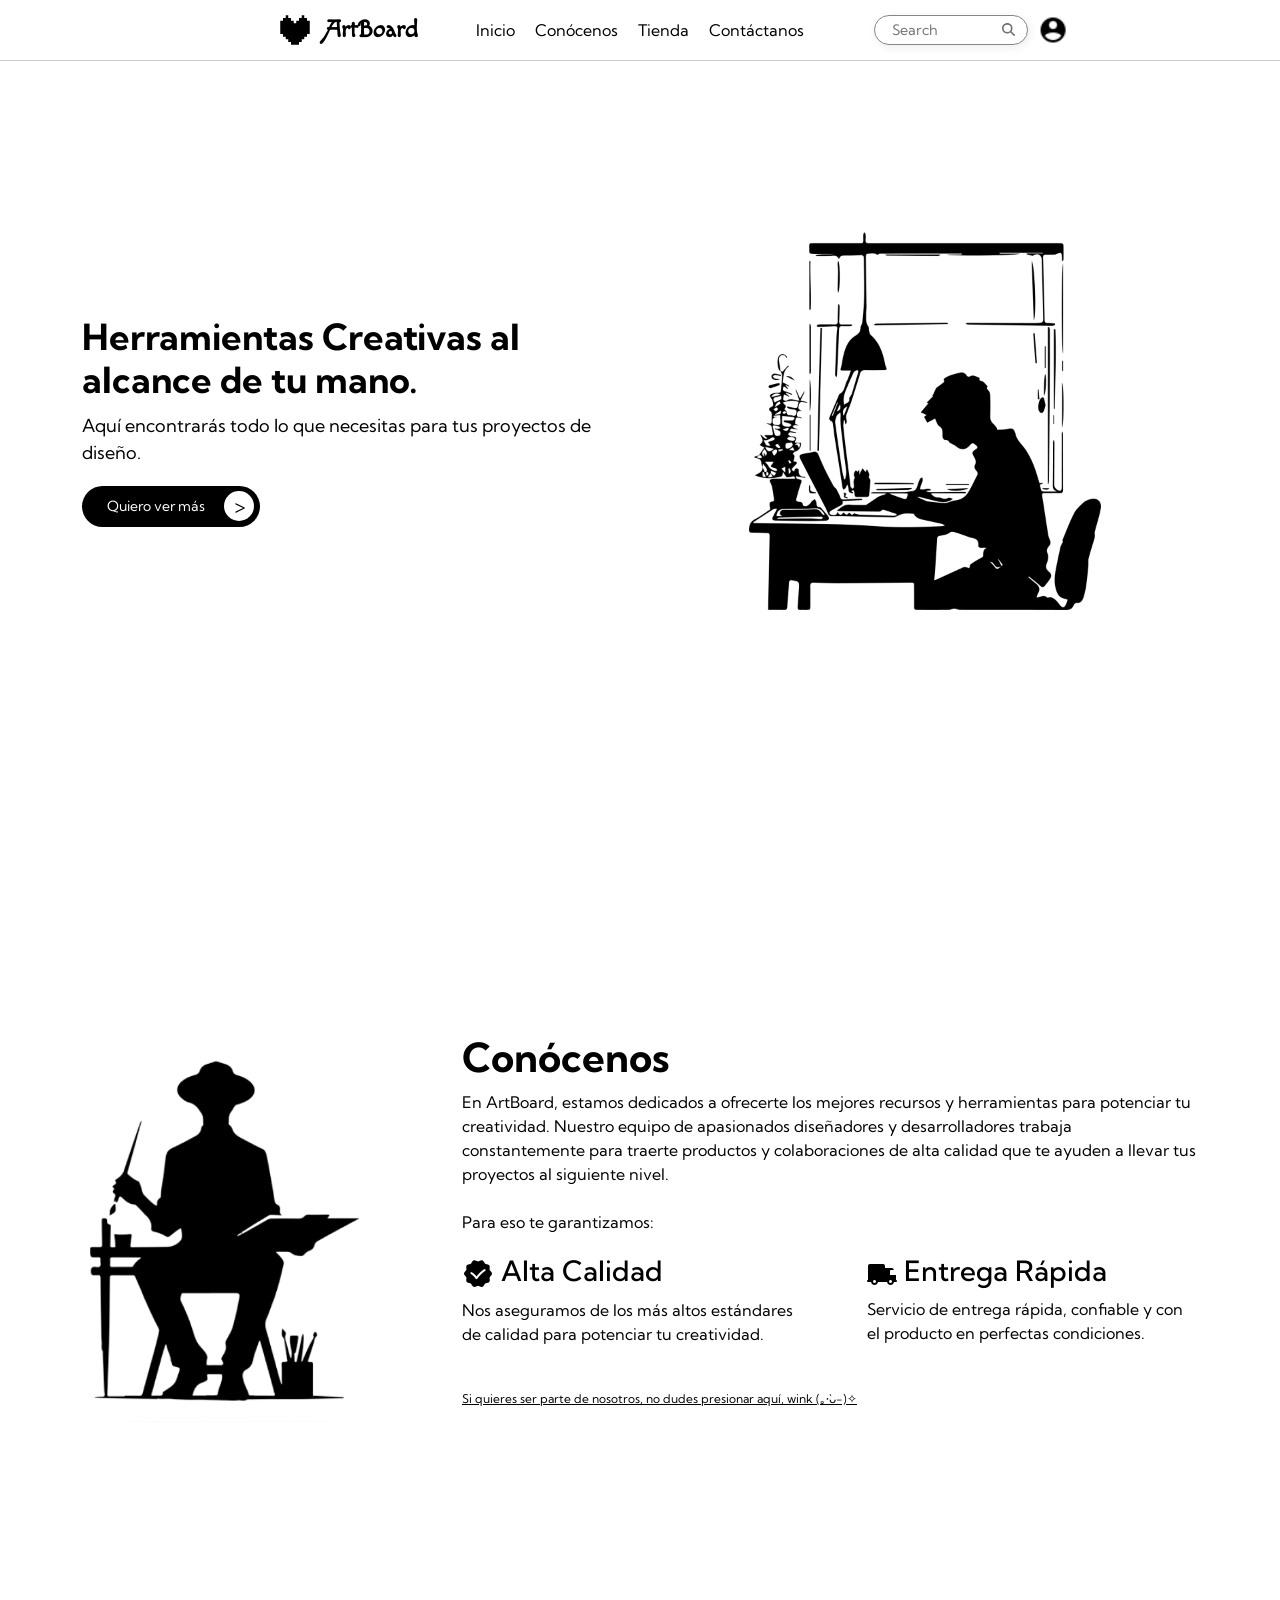
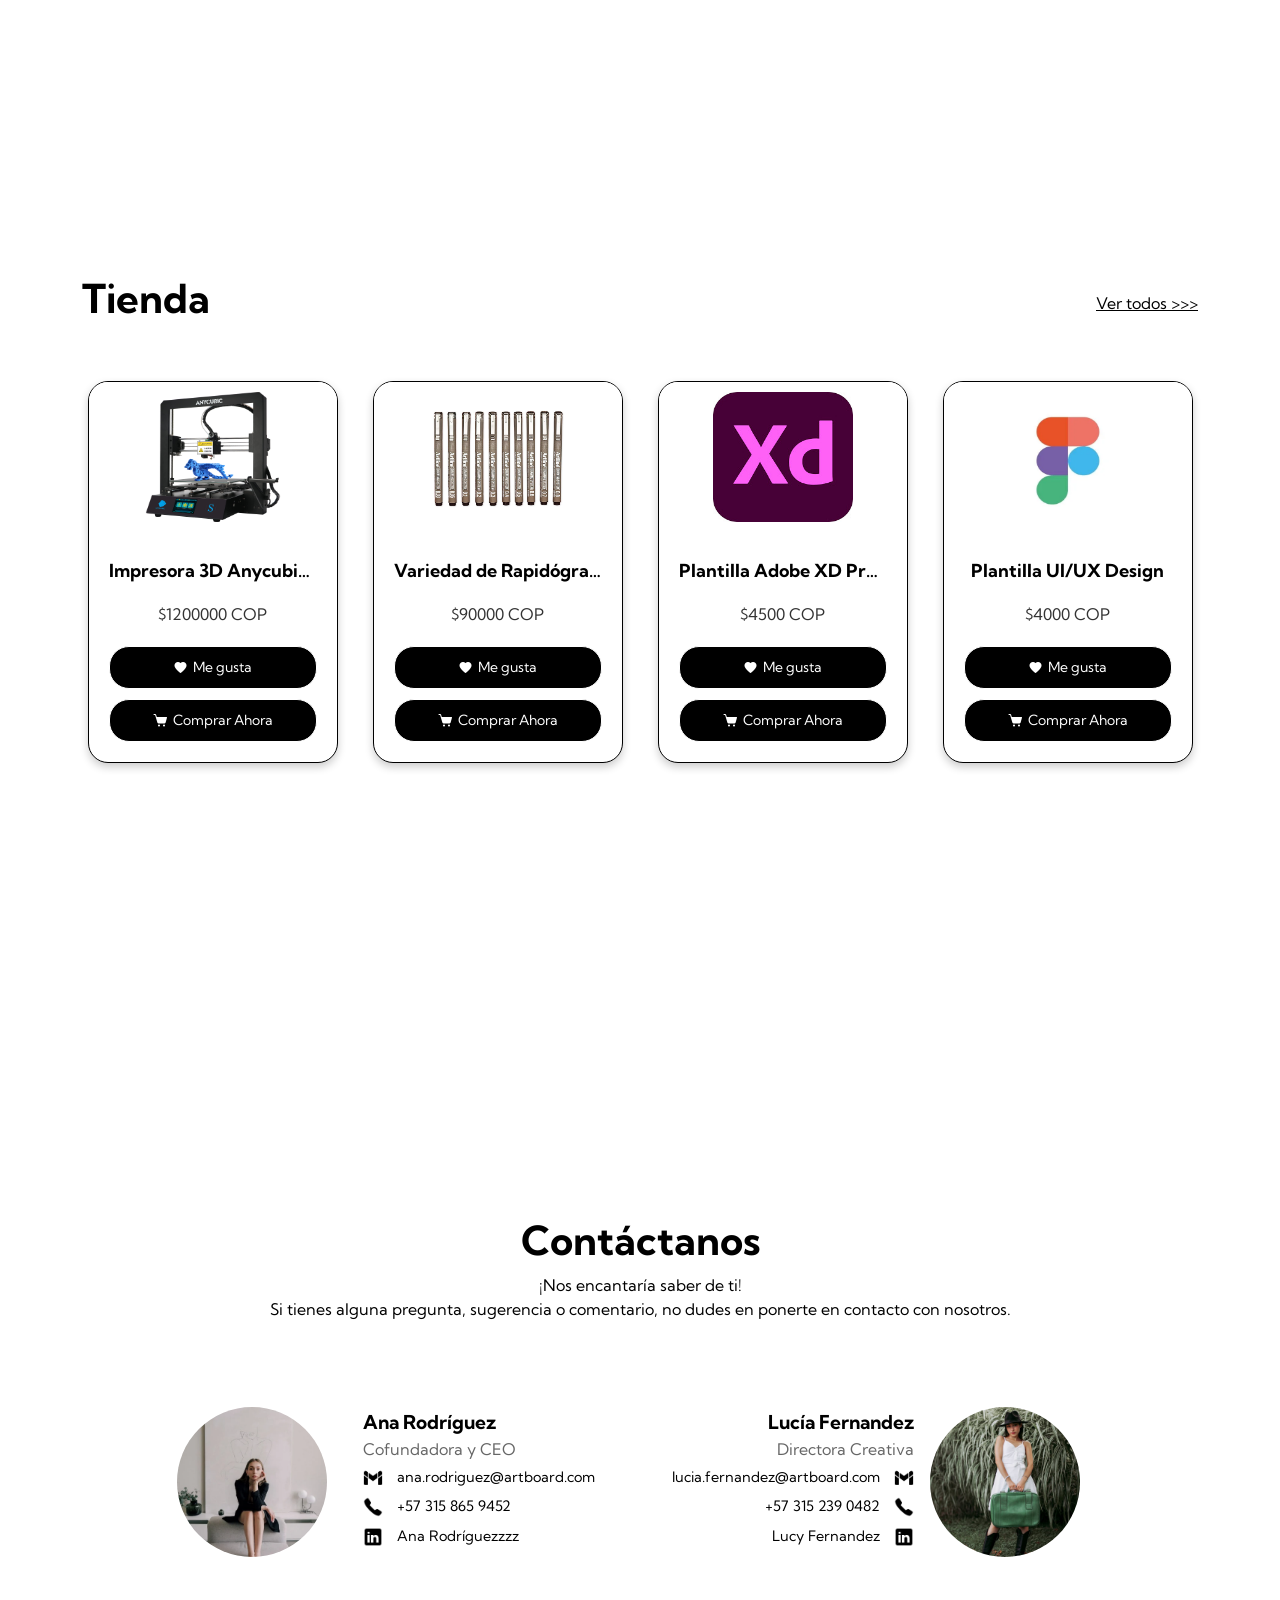
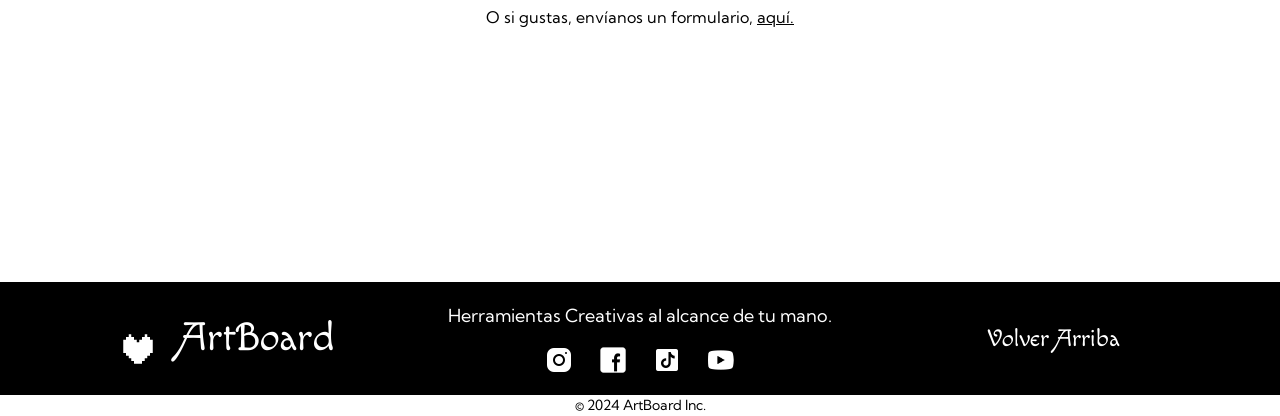
==== index.html @ 75fe9888 "COMMIT DE PRUEBA" ====
<!DOCTYPE html>
<html lang="es">

<head>
    <meta charset="UTF-8">
    <meta name="viewport" content="width=device-width, initial-scale=1.0">
    <meta name="author" content="SmallCakeko">
    <meta name="keywords" content="keyword">
    <meta name="description" content="ajdlkad">
    <link rel="shortcut icon" href="img/logo1.png">
    <link rel="preconnect" href="https://fonts.googleapis.com">
    <link rel="preconnect" href="https://fonts.gstatic.com" crossorigin>
    <link rel="stylesheet" href="styles_css/style_index.css">
    <link
        href="https://fonts.googleapis.com/css2?family=Kumbh+Sans:wght@100..900&family=Macondo+Swash+Caps&display=swap"
        rel="stylesheet">
    <title>ArtBoard</title>
    <script src="javascripts_js/verificarSesion.js" defer></script>
    <link rel="stylesheet" href="https://cdnjs.cloudflare.com/ajax/libs/animate.css/4.1.1/animate.min.css" />
    <link href="https://cdn.jsdelivr.net/npm/bootstrap@5.3.3/dist/css/bootstrap.min.css" rel="stylesheet"
        integrity="sha384-QWTKZyjpPEjISv5WaRU9OFeRpok6YctnYmDr5pNlyT2bRjXh0JMhjY6hW+ALEwIH" crossorigin="anonymous">
    <link rel="stylesheet" href="css/animate.css">
    

</head>

<body>

    <header class="sticky-top">

        <div class="container">
            <div class="row align-items-center">
                <div class="logo col-lg-4 col-md-4 col-sm-12 text-center text-md-start">
                    <img class="logoimg" src="img/logo2.png" alt=""> ArtBoard
                </div>
                <nav class="col-lg-4 col-md-4 d-none d-md-flex justify-content-center">
                    <a href="#">
                        Inicio
                    </a>
                    <a href="#conocenos">
                        Conócenos
                    </a>
                    <a href="#tienda">
                        Tienda
                    </a>
                    <a href="#contactanos">
                        Contáctanos
                    </a>
                </nav>
                <div class="search-login col-lg-4 col-md-4 col-sm-12 d-flex justify-content-end">
                    <div class="InputContainer">
                        <input placeholder="Search" id="inputs" class="inputs" name="text" type="text" autocomplete="off" />
                        <label class="labelforsearch" for="inputs">
                            <svg class="searchIcon" viewBox="0 0 512 512">
                                <path
                                    d="M416 208c0 45.9-14.9 88.3-40 122.7L502.6 457.4c12.5 12.5 12.5 32.8 0 45.3s-32.8 12.5-45.3 0L330.7 376c-34.4 25.2-76.8 40-122.7 40C93.1 416 0 322.9 0 208S93.1 0 208 0S416 93.1 416 208zM208 352a144 144 0 1 0 0-288 144 144 0 1 0 0 288z">
                                </path>
                            </svg>
                        </label>
                    </div>
                    <a href="#" id="userIconLink">
                        <img class="usericon" src="img/usericon.png" alt="">
                    </a>
                </div>
            </div>
        </div>

    </header>

    <section class="hero d-flex align-items-center justify-content-center wow animate__animated animate__fadeIn" >
        <div class="container d-flex align-items-center justify-content-center">
            <div class="row d-flex align-items-center justify-content-center">
                <div class="col">
                    <h1 style=" font-weight: bolder;">
                        Herramientas Creativas al alcance de tu mano.
                    </h1>
                    <p>
                        Aquí encontrarás todo lo que necesitas para tus proyectos de diseño.
                    </p>
                    <a href="tienda.html">
                        <button class="buttonhero">
                            <span class="text">Quiero ver más</span>
                            <span class="icon">></span>
                        </button>
                    </a>
                </div>
                <div class="col d-flex justify-content-center">
                    <img src="img/imagen1.png" style="border: 1px solid #ffffff; width: 65%;" alt="">
                </div>
            </div>
        </div>
    </section>

    <section class="about d-flex align-items-center justify-content-center wow animate__animated animate__fadeIn"    id="conocenos">
        <div class="container d-flex align-items-center justify-content-center">
            <div class="row d-flex align-items-center justify-content-center">
                <div class="col-4 d-flex align-items-center">
                    <img class="img-fluid" src="img/imagen2.png"
                        style="border: 1px solid #ffffff; width: 80%; height: auto;" alt="">
                </div>
                <div class="col-8">
                    <h1 style="font-weight: bolder;">
                        Conócenos
                    </h1>
                    <p>
                        En ArtBoard, estamos dedicados a ofrecerte los mejores recursos y herramientas para potenciar tu
                        creatividad. Nuestro equipo de apasionados diseñadores y desarrolladores trabaja constantemente
                        para traerte productos y colaboraciones de alta calidad que
                        te ayuden a llevar tus proyectos al siguiente nivel.
                        <br>
                        <br> Para eso te garantizamos:
                    </p>

                    <div class="row features">

                        <div class="col">

                            <h3>
                                <img src="img/ver.png" alt=""> Alta Calidad
                            </h3>
                            <p>
                                Nos aseguramos de los más altos estándares de calidad para potenciar tu creatividad.
                            </p>
                        </div>

                        <div class="col">

                            <h3>
                                <img src="img/cam.png" alt=""> Entrega Rápida
                            </h3>
                            <p>
                                Servicio de entrega rápida, confiable y con el producto en perfectas condiciones.
                            </p>
                        </div>

                    </div>
                    <br>
                    <a href="form.html">
                        <p style="font-size: 12px;">Si quieres ser parte de nosotros, no dudes presionar aquí, wink
                            (｡•̀ᴗ-)✧
                        </p>
                    </a>

                </div>
            </div>

        </div>

    </section>


    <section class="shop d-flex align-items-center justify-content-center"   id="tienda">
        <div class="container">
            <div class="row">
                <div class="col">
                    <h1 style="font-weight: bolder;">
                        Tienda
                    </h1>
                </div>
                <div class="col d-flex align-items-center justify-content-end">
                    <a href="tienda.html" style="text-align: right;">
                        Ver todos &gt;&gt;&gt;
                    </a>
                </div>
            </div>


            <div class="products row d-flex align-items-center justify-content-center">

            </div>

        </div>
    </section>

    <section class="contact py-5 d-flex align-items-center justify-content-center"   id="contactanos">
        <div class="container">
            <h1 class="text-center fw-bold wow animate__animated animate__fadeIn">Contáctanos</h1>
            <p class="text-center wow animate__animated animate__fadeIn">¡Nos encantaría saber de ti!
                <br>Si tienes alguna pregunta, sugerencia o comentario, no dudes en ponerte en contacto con nosotros.
            </p>

            <div class="row justify-content-center infocontatrow">

                <div class="col-md-5 d-flex align-items-center mb-4">
                    <img alt="Ana Rodríguez sitting on a couch in a modern room" src="img/imagen7.png"
                        class="profile-img img-fluid rounded-circle me-3 wow animate__animated animate__fadeInLeft">
                    <div class="card-content">
                        <h2>Ana Rodríguez</h2>
                        <h3>Cofundadora y CEO</h3>
                        <div class="contact-info">
                            <img src="img/gmail.png" alt="" class="ciizq">
                            <span>ana.rodriguez@artboard.com</span>
                        </div>
                        <div class="contact-info">
                            <img src="img/telefono.png" alt="" class="ciizq">
                            <span>+57 315 865 9452</span>
                        </div>
                        <div class="contact-info">
                            <img src="img/in.png" alt="" class="ciizq">
                            <span>Ana Rodríguezzzz</span>
                        </div>
                    </div>
                </div>

                <div class="col-md-5 d-flex align-items-center mb-4">
                    <div class="card-content text-end me-3">
                        <h2>Lucía Fernandez</h2>
                        <h3>Directora Creativa</h3>
                        <div class="contact-info">
                            <span>lucia.fernandez@artboard.com</span>
                            <img src="img/gmail.png" alt="" class="cider">
                        </div>
                        <div class="contact-info">
                            <span>+57 315 239 0482</span>
                            <img src="img/telefono.png" alt="" class="cider">
                        </div>
                        <div class="contact-info">
                            <span>Lucy Fernandez</span>
                            <img src="img/in.png" alt="" class="cider">
                        </div>
                    </div>
                    <img alt="Lucía Fernandez standing in front of tall grass holding a green bag"
                        src="img/imagen8.png" class="profile-img img-fluid rounded-circle wow animate__animated animate__fadeInRight">
                </div>
            </div>

            <p class="text-center mt-4">O si gustas, envíanos un formulario, <a href="form.html">aquí.</a></p>
        </div>
    </section>


    <footer>
        <div class="footer">
            <div class="left">
                <div class="logofooter">
                    <a href="index.html" style="color: white !important;">
                        <img class="logoimg" src="img/logo1.png" alt=""> ArtBoard</a>
                </div>
            </div>
            <div class="center">
                <p>Herramientas Creativas al alcance de tu mano.</p>
                <div class="social-icons">
                    <a href="#"><img src="img/instagram.png" alt=""></a>
                    <a href="#"><img src="img/facebook.png" alt="" class="imgtikita"></a>
                    <a href="#"><img src="img/tiktok.png" alt=""></a>
                    <a href="#"><img src="img/youtube.png" alt="" class="imgtikita"></a>
                </div>
            </div>
            <div class="right" style="font-family: Macondo Swash Caps" , cursive; ">
                
                <a href=" #"><span style="color: white;">Volver Arriba</span></a>
                <i class="fas fa-caret-up "></i>
            </div>
        </div>
        <div class="copyright " style="text-align: center; ">
            © 2024 ArtBoard Inc.
        </div>
    </footer>

    <script src="https://cdn.jsdelivr.net/npm/bootstrap@5.3.3/dist/js/bootstrap.bundle.min.js "
        integrity="sha384-YvpcrYf0tY3lHB60NNkmXc5s9fDVZLESaAA55NDzOxhy9GkcIdslK1eN7N6jIeHz "
        crossorigin="anonymous "></script>
        <script>
        new WOW().init();
        </script>

    <script src="js/wow.min.js"></script>
    <script src="javascripts_js/data.js"></script>
    <script src="javascripts_js/indexcards.js"></script>
    <script src="javascripts_js/index.js"></script>

</body>


</html>
---- styles_css/style_index.css ----
body {
  font-family: "Kumbh Sans", sans-serif !important;
  margin: 0;
  padding: 0;
  color: #000000 !important;
  overflow-x: hidden;
}

header {
  display: flex;
  justify-content: space-between;
  align-items: center;
  padding: 10px 200px;
  border-bottom: 1px solid #ccc;
  width: 100vw;
  background-color: #fff;
}

header nav a {
  margin: 0 10px;
  text-decoration: none;
  color: #333;
}

header .logo {
  font-size: 24px;
  font-weight: bold;
}

.search-login {
  display: flex;
}

.InputContainer {
  border: 1px solid #868686;
  height: 30px;
  display: flex;
  align-items: center;
  justify-content: center;
  background-color: rgb(255, 255, 255);
  border-radius: 100px;
  overflow: hidden;
  cursor: pointer;
  padding-left: 15px;
  box-shadow: 2px 2px 10px rgba(0, 0, 0, 0.075);
}

.inputs {
  width: 100px;
  height: 100%;
  border: none;
  outline: none;
  font-size: 0.9em;
  caret-color: rgb(0, 0, 0);
}

.labelforsearch {
  cursor: text;
  padding: 0px 12px;
}

.searchIcon {
  width: 13px;
  padding-bottom: 5px;
}

.border {
  height: 40%;
  width: 1.3px;
  background-color: rgb(223, 223, 223);
}

.searchIcon path {
  fill: rgb(114, 114, 114);
}

.logoimg {
  width: 40px;
  margin-right: 10px;
}

.logo {
  font-family: "Macondo Swash Caps", cursive;
  font-weight: bolder;
  display: flex;
  justify-content: center;
  align-items: center;
}

.usericon {
  width: 30px;
  margin-left: 10px;
}

.hero {
  height: 80vh;
  width: 100vw;
}

.hero h1 {
  font-size: 36px;
  margin-bottom: 10px;
}

.hero p {
  font-size: 18px;
  margin-bottom: 20px;
}

.buttonhero {
  display: flex;
  align-items: center;
  background-color: #000;
  color: #fff;
  border: none;
  border-radius: 50px;
  padding: 10px 25px;
  font-size: 14px;
  cursor: pointer;
  position: relative;
  overflow: hidden;
  transition: background-color 0.3s ease;
}

.buttonhero .text {
  margin-right: 30px;
  z-index: 1;
  transition: color 0.3s ease;
}

.buttonhero .icon {
  display: flex;
  justify-content: center;
  align-items: center;
  background-color: #fff;
  color: #000;
  border-radius: 50%;
  width: 30px;
  height: 30px;
  font-size: 20px;
  position: absolute;
  right: 6px;
  transition: all 0.3s ease;
  z-index: 2;
}

.buttonhero:hover .icon {
  width: 167px;
  height: 30px;
  border-radius: 253px;
  z-index: 2;
}

.about,
.shop,
.contact {
  width: 100vw;
  height: 100vh;
}

.about p {
  font-size: 16px;
  margin-bottom: 20px;
}

.about .features {
  display: flex;
  justify-content: center;
  gap: 50px;
}

.about .features div i {
  font-size: 24px;
  margin-bottom: 10px;
}

.products {
  padding-top: 50px;
}

.product-card {
  width: 250px;
  border: 1px solid #000;
  border-radius: 20px;
  overflow: hidden;
  background-color: #fff;
  box-shadow: 0 4px 8px rgba(0, 0, 0, 0.2);
}

.product-image {
  background-color: #ffffff;
  height: 150px;
  display: flex;
  justify-content: center;
  align-items: center;
}

.product-image img {
  max-width: 100%;
  max-height: 100%;
  padding: 10px;
}

.product-details {
  padding: 20px;
  text-align: center;
}

.product-name {
  font-size: 18px;
  font-weight: bold;
  margin: 5px 0;
  height: 40px;
  overflow: hidden;
  text-overflow: ellipsis;
  white-space: nowrap;

}

.product-price {
  font-size: 16px;
  color: #333;
  margin-bottom: 20px;
}

.product-buttons {
  display: flex;
  flex-direction: column;
  gap: 10px;
}

.product-buttons button {
  background-color: #000;
  color: #fff;
  border: 1px solid #fff;
  border-radius: 20px;
  padding: 10px;
  font-size: 14px;
  cursor: pointer;
  display: flex;
  align-items: center;
  justify-content: center;
  transition: all 0.3s ease;
}

.product-buttons button img {
  margin-right: 5px;
  width: 15px;
  transition: all 0.3s ease;
}

.product-buttons button:hover {
  background-color: #fff;
  color: #000;
  border: 1px solid #000;
}

.product-buttons button:hover img {
  filter: invert(1);
}

.card-container {
  margin: 20px 0;
}

.card {
  background-color: #fff;
  border-radius: 10px;
  box-shadow: 0 4px 8px rgba(0, 0, 0, 0.1);
  padding: 20px;
  transition: transform 0.2s ease-in-out;
}

.card:hover {
  transform: translateY(-5px);
}

.card img {
  border-radius: 15px;
  width: 150px;
  height: 150px;
  object-fit: cover;
}

.card-content {
  margin-left: 20px;
}

.card-content h2 {
  margin: 0;
  font-size: 1.2em;
  font-weight: bold;
}

.card-content h3 {
  margin: 5px 0;
  font-size: 1em;
  font-weight: normal;
  color: #666;
}

.contact-info {
  align-items: center;
  margin: 5px 0;
}

.contact-info img {
  width: 20px;
}

.contact-info .ciizq {
  margin-right: 10px;
}

.contact-info .cider {
  margin-left: 10px;
}

.contact-info span {
  font-size: 0.9em;
}

.fas,
.fab {
  font-size: 1.2em;
}

.profile-img {
  border-radius: 50%;
  object-fit: cover;
  width: 150px;
  height: 150px;
}

.infocontatrow {
  padding-top: 70px;
}

.footer {
  display: flex;
  justify-content: space-between;
  align-items: center;
  padding: 20px;
  background-color: #000;
  border-top: 1px solid #fff;
}

.footer div {
  flex: 1;
  text-align: center;
}

.footer .left,
.footer .right {
  display: flex;
  flex-direction: column;
  align-items: center;
}

.footer .left i,
.footer .right i {
  font-size: 24px;
}

.footer .left span,
.footer .right span {
  font-size: 24px;
}

.footer .center {
  display: flex;
  flex-direction: column;
  align-items: center;
}

.footer .center p {
  margin: 0;
  font-size: 18px;
}

.footer .center .social-icons {
  margin-top: 10px;
}

.footer .center .social-icons a {
  margin: 0 10px;
  color: #fff;
  font-size: 24px;
}

.copyright {
  text-align: center;
  font-size: 14px;
  background-color: #fff;
  color: #000;
}

footer {
  color: #fff;
  text-align: center;
  width: 100vw;
}

footer a {
  color: #fff;
  text-decoration: none;
}

a {
  color: #000 !important;
}

.logofooter {
  font-family: "Macondo Swash Caps", cursive;
  font-size: 40px;
}

.imgtikita {
  width: 30px;
}

.products a {
  text-decoration: none;
}



.like-button {
  transition: background-color 0.3s, transform 0.1s;
}

.like-button.liked {
  background-color: rgb(255, 63, 63) !important;
  color: white;
}

.like-button:active {
  transform: scale(0.95);
  background-color: darkred !important;
}


.like-button.liked:hover {
  background-color: rgb(255, 63, 63) !important;
  color: white;
  border: none;
}


.like-button.liked:hover img {
  filter: invert(0);
}


.like-button.liked img {
  filter: invert(0);
}
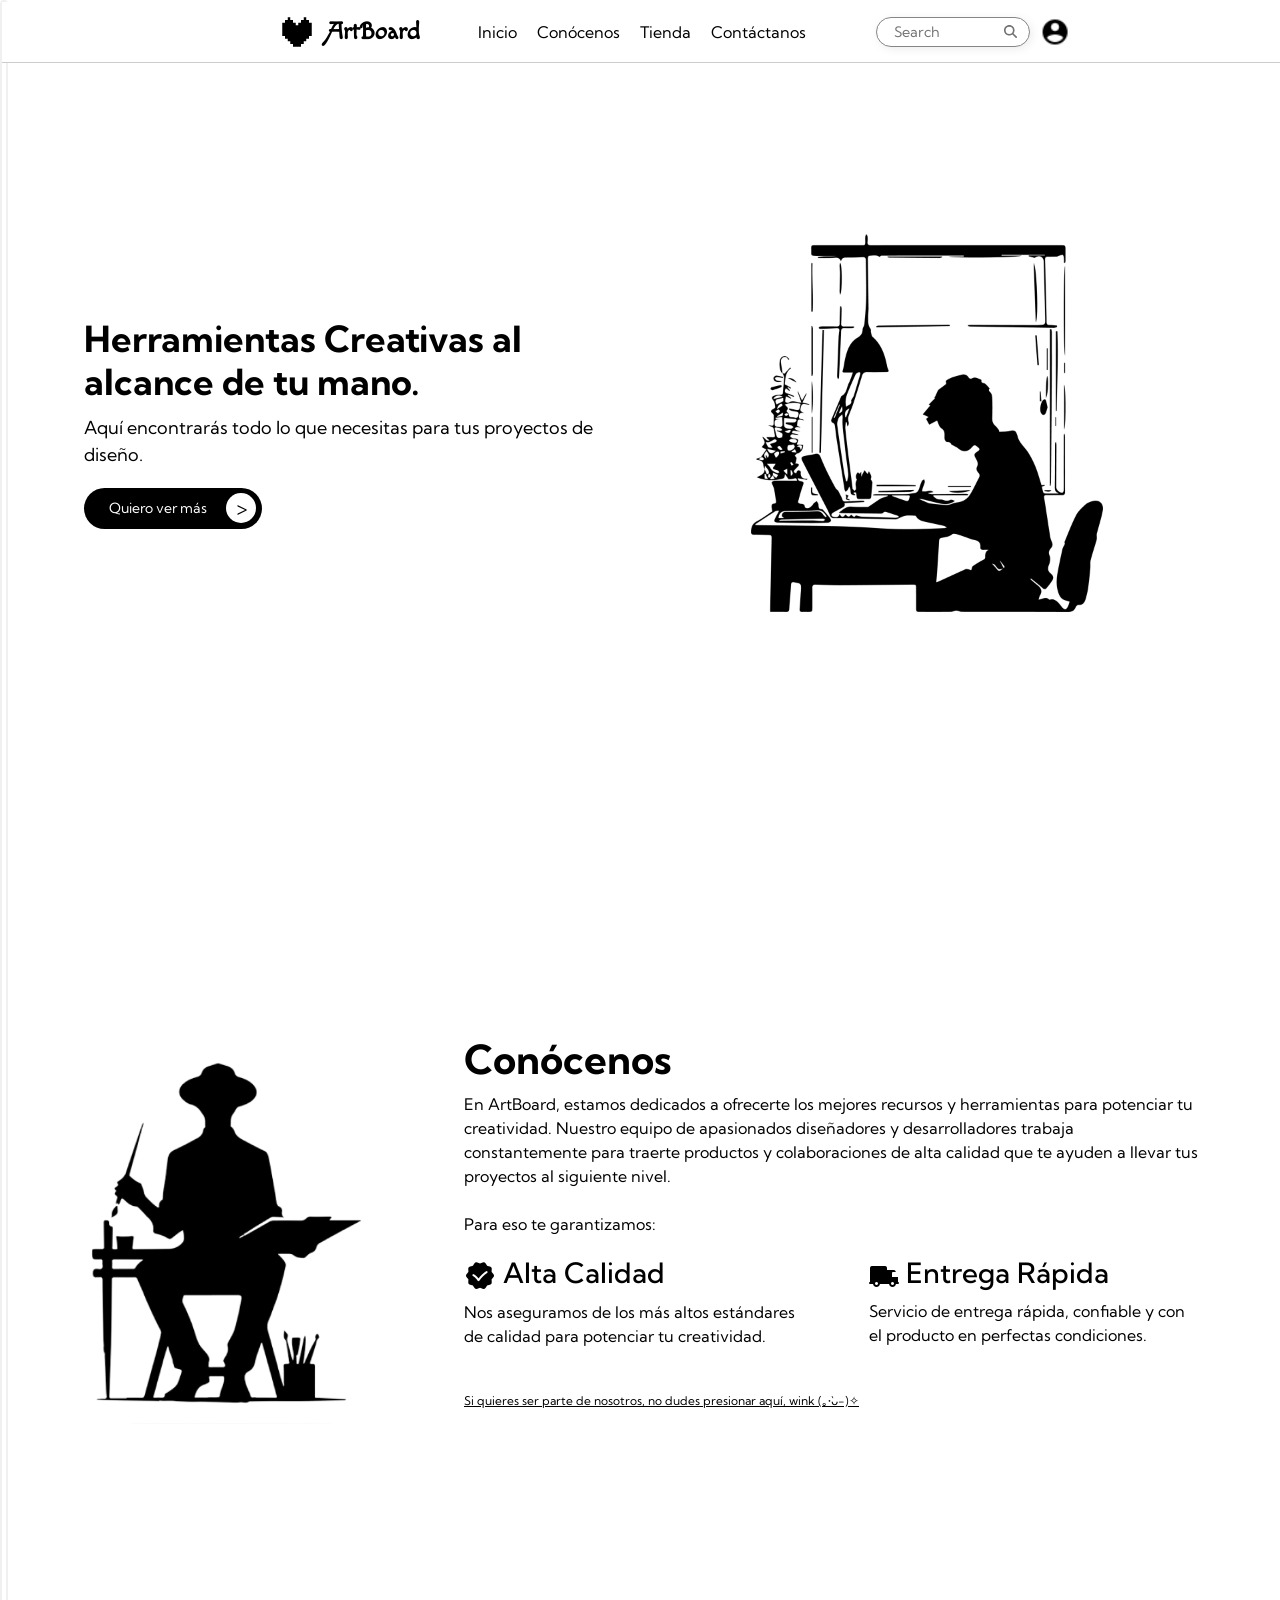
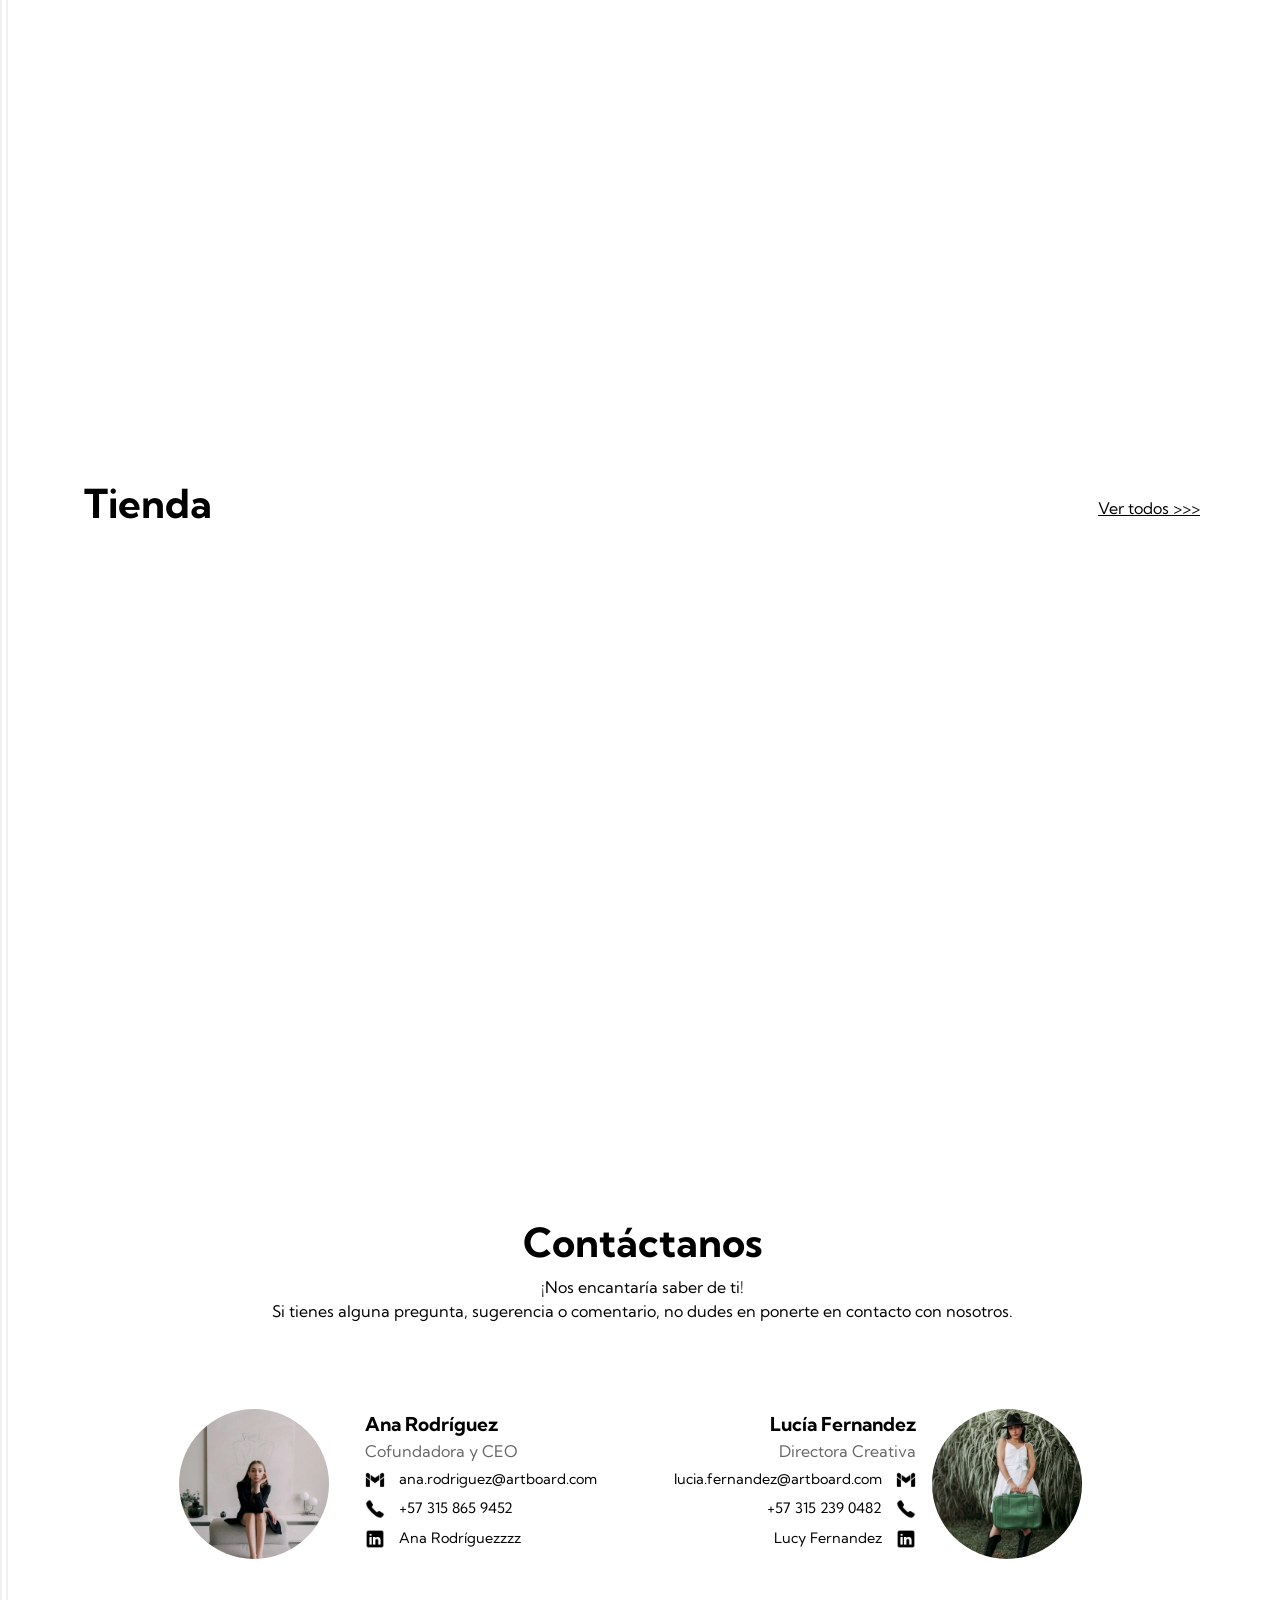
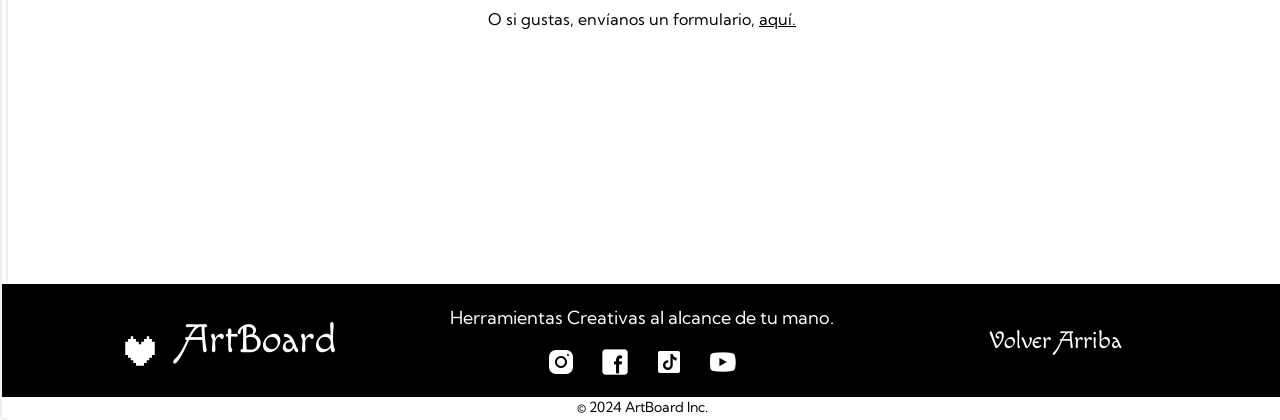
==== commit 9e2c6a94: "Entrega Final." ====
--- a/index.html
+++ b/index.html
@@ -5,8 +5,8 @@
     <meta charset="UTF-8">
     <meta name="viewport" content="width=device-width, initial-scale=1.0">
     <meta name="author" content="SmallCakeko">
-    <meta name="keywords" content="keyword">
-    <meta name="description" content="ajdlkad">
+    <meta name="keywords" content="Smallcakeko, keko, Cakeko, productos para diseñadores, Tableta Digitalizadora Wacom, Tableta Digitalizadora Huion, MacBook, Laptop Lenovo, Marcadores Prismacolor, Marcadores Copic, Rapidógrafos Artline, Rapidógrafos Rotring, Lápices de Grafito Faber-Castell, Lápices de Grafito Staedtler, Bitácora de Dibujo Strathmore, Bitácora de Dibujo Canson, Papel Opalina, Papel Acuarela, Mouse Ergonómico Logitech, Teclado Mecánico RGB Corsair, Bisturí de Corte X-Acto, Tijeras de Precisión Fiskars, Adobe Creative Cloud, CorelDRAW, Impresora 3D Ender 3 Pro, Filamento PLA, Plantillas UI/UX Design, diseño gráfico, papelería profesional, herramientas de dibujo, tecnología para diseño, impresión 3D, diseño de plantillas, software para diseño">
+<meta name="description" content="Explora nuestro e-commerce para diseñadores, donde encontrarás productos de alta calidad como tabletas digitalizadoras, laptops, marcadores, rapidógrafos, papelería especializada, herramientas de dibujo, impresoras 3D, filamentos PLA, plantillas UI/UX, y paquetes de software creativo. Todo lo que necesitas para llevar tus proyectos al siguiente nivel.">
     <link rel="shortcut icon" href="img/logo1.png">
     <link rel="preconnect" href="https://fonts.googleapis.com">
     <link rel="preconnect" href="https://fonts.gstatic.com" crossorigin>
--- a/styles_css/style_index.css
+++ b/styles_css/style_index.css
@@ -4,7 +4,26 @@
   padding: 0;
   color: #000000 !important;
   overflow-x: hidden;
-}
+} 
+
+html, body::-webkit-scrollbar {
+  width: 8px !important;
+}
+
+html, body::-webkit-scrollbar-thumb {
+  background-color: #000000 !important;
+  border-radius: 10px !important;
+  border: 2px solid #f0f0f0 !important;
+}
+
+html, body::-webkit-scrollbar-track {
+  background-color: #f0f0f0 !important;
+  border-radius: 10px !important;
+}
+
+html, body::-webkit-scrollbar-thumb:hover {
+  background-color: #ffffff !important;
+} 
 
 header {
   display: flex;
@@ -423,8 +442,6 @@
   text-decoration: none;
 }
 
-
-
 .like-button {
   transition: background-color 0.3s, transform 0.1s;
 }
@@ -438,7 +455,6 @@
   transform: scale(0.95);
   background-color: darkred !important;
 }
-
 
 .like-button.liked:hover {
   background-color: rgb(255, 63, 63) !important;
@@ -446,11 +462,9 @@
   border: none;
 }
 
-
 .like-button.liked:hover img {
   filter: invert(0);
 }
-
 
 .like-button.liked img {
   filter: invert(0);
